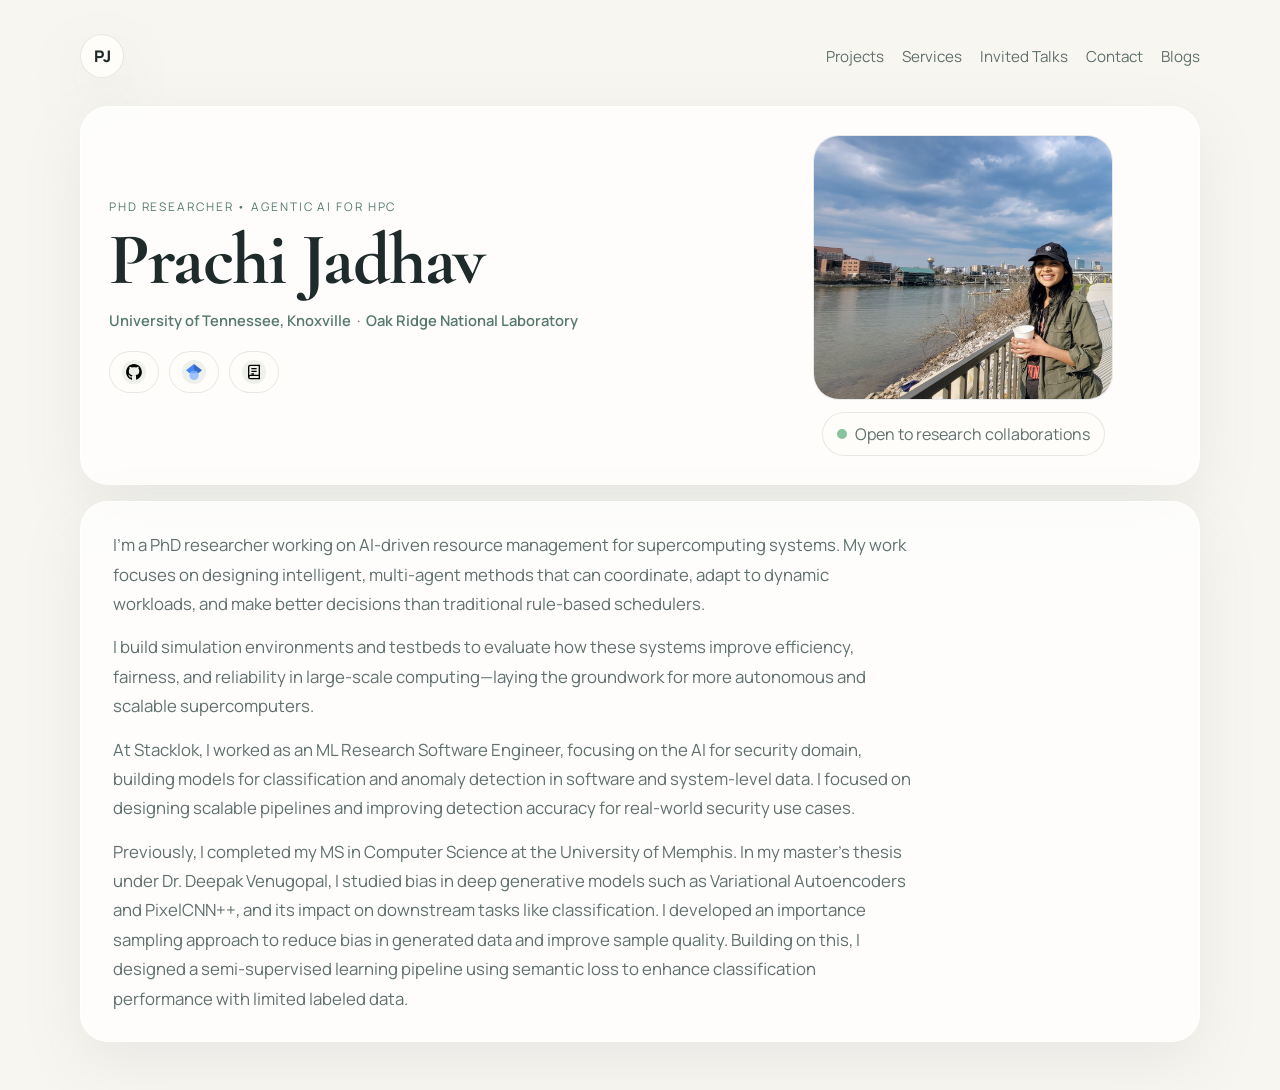
==== index.html @ 206a7ae4 "initial website push" ====
<!DOCTYPE html>
<html lang="en">
  <head>
    <meta charset="UTF-8" />
    <meta name="viewport" content="width=device-width, initial-scale=1.0" />
    <title>Prachi Jadhav — PhD Researcher</title>
    <meta
      name="description"
      content="Minimal academic website for a PhD researcher in agentic AI for HPC."
    />
    <link rel="preconnect" href="https://fonts.googleapis.com" />
    <link rel="preconnect" href="https://fonts.gstatic.com" crossorigin />
    <link
      href="https://fonts.googleapis.com/css2?family=Cormorant+Garamond:wght@500;600;700&family=Manrope:wght@400;500;600;700;800&display=swap"
      rel="stylesheet"
    />
    <link rel="stylesheet" href="styles.css" />
  </head>
  <body>
    <div class="page-shell">
      <header class="topbar">
        <a class="brand" href="#home">PJ</a>
        <nav>
          <a href="projects.html">Projects</a>
          <a href="services.html">Services</a>
          <a href="talks.html">Invited Talks</a>
          <a href="contact.html">Contact</a>
          <a href="blogs.html">Blogs</a>
        </nav>
      </header>

      <main id="home">
        <section class="hero card">
          <div class="hero-copy">
            <p class="eyebrow">PhD Researcher • Agentic AI for HPC</p>
            <h1>Prachi Jadhav</h1>
            <p class="affiliation">
              <a href="https://utk.edu" target="_blank" rel="noreferrer">University of Tennessee, Knoxville</a>
              &nbsp;·&nbsp;
              <a href="https://www.ornl.gov" target="_blank" rel="noreferrer">Oak Ridge National Laboratory</a>
            </p>
            <div class="profile-links">
              <a href="https://github.com/jprachir" target="_blank" rel="noreferrer">
                <span class="link-badge" aria-hidden="true">
                  <img src="images/github_logo.svg" alt="" class="link-icon" />
                </span>
              </a>
              <a href="https://scholar.google.com/citations?user=kAPRdQwAAAAJ&amp;hl=en" target="_blank" rel="noreferrer">
                <span class="link-badge" aria-hidden="true">
                  <img src="images/Google_Scholar.svg" alt="" class="link-icon" />
                </span>
              </a>
              <a href="blogs.html" rel="noreferrer">
                <span class="link-badge" aria-hidden="true">
                  <img src="images/blogs.svg" alt="" class="link-icon" />
                </span>
              </a>
            </div>
          </div>

          <div class="hero-visual">
            <img src="prachi_web.jpg" alt="Illustrated avatar" class="avatar" />
            <div class="note">
              <span class="dot"></span>
              Open to research collaborations
            </div>
          </div>
        </section>

        <section class="intro-box card">
          <p>
            I’m a PhD researcher working on AI-driven resource management for supercomputing systems. My work focuses on designing intelligent, multi-agent methods that can coordinate, adapt to dynamic workloads, and make better decisions than traditional rule-based schedulers. 
            <!-- Advisor: Dr. Fred Suter -->
            <!-- Previous advisor: Dr. Prasanna Balaprakash -->
          </p>
          <p>
            I build simulation environments and testbeds to evaluate how these systems improve efficiency, fairness, and reliability in large-scale computing—laying the groundwork for more autonomous and scalable supercomputers.
          </p>
          <p>
            At Stacklok, I worked as an ML Research Software Engineer, focusing on the AI for security domain, building models for classification and anomaly detection in software and system-level data. I focused on designing scalable pipelines and improving detection accuracy for real-world security use cases.
          </p>
          <p>
            Previously, I completed my MS in Computer Science at the University of Memphis. 
            In my master’s thesis under Dr. Deepak Venugopal, I studied bias in deep generative models such as Variational Autoencoders and PixelCNN++, and its impact on downstream tasks like classification. 
            I developed an importance sampling approach to reduce bias in generated data and improve sample quality. 
            Building on this, I designed a semi-supervised learning pipeline using semantic loss to enhance classification performance with limited labeled data.
          </p>
        </section>
      </main>
    </div>

    <script src="script.js"></script>
  </body>
</html>
---- styles.css ----
:root {
  --bg: #f8f6f1;
  --surface: rgba(255, 255, 255, 0.78);
  --surface-strong: #fffdf9;
  --text: #1f2a2a;
  --muted: #60706f;
  --line: rgba(31, 42, 42, 0.1);
  --accent: #86a89d;
  --accent-dark: #56786f;
  --shadow: 0 20px 60px rgba(112, 133, 129, 0.12);
}

* {
  box-sizing: border-box;
}

html {
  scroll-behavior: smooth;
}

body {
  margin: 0;
  font-family: "Manrope", sans-serif;
  color: var(--text);
  background:
    radial-gradient(circle at top left, rgba(171, 208, 194, 0.25), transparent 0 32%),
    radial-gradient(circle at bottom right, rgba(252, 229, 212, 0.55), transparent 0 30%),
    var(--bg);
}

img {
  max-width: 100%;
  display: block;
}

.page-shell {
  width: min(1120px, calc(100% - 32px));
  margin: 0 auto;
  padding: 20px 0 48px;
}

.topbar {
  display: flex;
  align-items: center;
  justify-content: space-between;
  padding: 14px 0 28px;
}

.brand {
  width: 44px;
  height: 44px;
  display: grid;
  place-items: center;
  border-radius: 50%;
  background: var(--surface-strong);
  border: 1px solid var(--line);
  text-decoration: none;
  color: var(--text);
  font-weight: 800;
  box-shadow: var(--shadow);
}

.topbar nav {
  display: flex;
  gap: 18px;
}

.topbar nav a {
  text-decoration: none;
  color: var(--muted);
  font-size: 0.95rem;
}

.card {
  background: var(--surface);
  backdrop-filter: blur(12px);
  border: 1px solid rgba(255, 255, 255, 0.65);
  border-radius: 28px;
  box-shadow: var(--shadow);
}

.hero {
  display: grid;
  grid-template-columns: 1.2fr 0.8fr;
  gap: 24px;
  padding: 28px;
  align-items: center;
}

.eyebrow {
  text-transform: uppercase;
  letter-spacing: 0.16em;
  font-size: 0.74rem;
  color: var(--accent-dark);
  margin: 0 0 10px;
}

h1,
h2,
h3 {
  margin: 0;
}

h1,
h2 {
  font-family: "Cormorant Garamond", serif;
  letter-spacing: -0.02em;
}

h1 {
  font-size: clamp(3rem, 6vw, 4.6rem);
  line-height: 0.95;
  margin-bottom: 14px;
}

h2 {
  font-size: clamp(2.1rem, 4vw, 3rem);
}

.bio {
  max-width: 58ch;
  color: var(--muted);
  font-size: 1.05rem;
  line-height: 1.7;
}

.intro-text {
  max-width: 58ch;
  color: var(--muted);
  line-height: 1.7;
  margin: 0;
}

.affiliation {
  font-size: 0.92rem;
  color: var(--muted);
  margin: 4px 0 18px;
  line-height: 1.6;
}

.affiliation a {
  color: var(--accent-dark);
  text-decoration: none;
  font-weight: 600;
}

.affiliation a:hover {
  text-decoration: underline;
}

.intro-box {
  padding: 28px 32px;
  margin-top: 16px;
}

.intro-box p {
  color: var(--muted);
  font-size: 1.05rem;
  line-height: 1.75;
  max-width: 80ch;
  margin: 0 0 14px;
}

.intro-box p:last-child {
  margin-bottom: 0;
}

.affiliation {
  font-size: 0.92rem;
  color: var(--muted);
  margin: 4px 0 18px;
  line-height: 1.6;
}

.affiliation a {
  color: var(--accent-dark);
  text-decoration: none;
  font-weight: 600;
}

.affiliation a:hover {
  text-decoration: underline;
}

.intro-box {
  padding: 28px 32px;
  margin-top: 16px;
}

.intro-box p {
  color: var(--muted);
  font-size: 1.05rem;
  line-height: 1.75;
  max-width: 80ch;
  margin: 0 0 14px;
}

.intro-box p:last-child {
  margin-bottom: 0;
}

.hero-actions {
  display: flex;
  gap: 12px;
  margin-top: 24px;
  flex-wrap: wrap;
}

.profile-links {
  display: flex;
  flex-wrap: wrap;
  gap: 10px;
  margin-top: 18px;
}

.profile-links a {
  display: inline-flex;
  align-items: center;
  gap: 10px;
  text-decoration: none;
  color: var(--accent-dark);
  background: var(--surface-strong);
  border: 1px solid var(--line);
  border-radius: 999px;
  padding: 8px 12px;
  font-size: 0.94rem;
  font-weight: 700;
}

.link-badge {
  width: 24px;
  height: 24px;
  display: inline-grid;
  place-items: center;
  border-radius: 50%;
  background: rgba(134, 168, 157, 0.15);
  color: var(--accent-dark);
  font-size: 0.78rem;
  font-weight: 800;
  overflow: hidden;
}

.link-icon {
  width: 16px;
  height: 16px;
  object-fit: contain;
  display: block;
}

.button {
  display: inline-flex;
  align-items: center;
  justify-content: center;
  border-radius: 999px;
  padding: 12px 18px;
  text-decoration: none;
  border: none;
  cursor: pointer;
  font: inherit;
  transition: transform 0.18s ease, opacity 0.18s ease;
}

.button:hover {
  transform: translateY(-1px);
  opacity: 0.94;
}

.button.primary {
  background: var(--text);
  color: white;
}

.button.secondary {
  background: transparent;
  color: var(--text);
  border: 1px solid var(--line);
}

.hero-visual {
  display: grid;
  justify-items: center;
  gap: 12px;
}

.avatar {
  width: min(300px, 100%);
  border-radius: 26px;
  border: 1px solid var(--line);
  background: #fff;
}

.note {
  display: inline-flex;
  align-items: center;
  gap: 8px;
  background: var(--surface-strong);
  color: var(--muted);
  border-radius: 999px;
  padding: 10px 14px;
  border: 1px solid var(--line);
}

.tag-row {
  display: flex;
  flex-wrap: wrap;
  gap: 8px;
  justify-content: center;
}

.tag {
  background: var(--surface-strong);
  border: 1px solid var(--line);
  border-radius: 999px;
  padding: 7px 10px;
  color: var(--muted);
  font-size: 0.84rem;
}

.dot {
  width: 10px;
  height: 10px;
  border-radius: 50%;
  background: #89c39d;
}

.section {
  margin-top: 28px;
}

.info-card {
  padding: 24px;
}

.blog-post {
  width: min(840px, 100%);
  margin-left: auto;
  margin-right: auto;
}

.blog-post h1 {
  font-size: clamp(2rem, 4.6vw, 3rem);
  line-height: 1.15;
  margin-bottom: 16px;
}

.blog-post h2 {
  font-size: clamp(1.5rem, 3vw, 2rem);
  line-height: 1.2;
  margin: 30px 0 10px;
}

.blog-post h3 {
  font-size: 1.14rem;
  margin: 22px 0 8px;
}

.blog-post p,
.blog-post li {
  color: var(--muted);
  line-height: 1.78;
  font-size: 1.02rem;
}

.blog-post p {
  margin: 0 0 14px;
}

.blog-post ul {
  margin: 0 0 14px;
  padding-left: 22px;
}

.blog-image-placeholder {
  margin: 20px 0 22px;
}

.blog-image-placeholder .image-box {
  width: 100%;
  aspect-ratio: 16 / 9;
  border: 1px dashed var(--line);
  border-radius: 16px;
  background: var(--surface-strong);
  display: grid;
  place-items: center;
  color: var(--accent-dark);
  font-weight: 700;
  text-align: center;
  padding: 12px;
}

.blog-image-placeholder figcaption {
  color: var(--muted);
  font-size: 0.9rem;
  margin-top: 8px;
}

.intro-grid {
  display: grid;
  grid-template-columns: repeat(2, minmax(0, 1fr));
  gap: 16px;
}

.intro-grid p {
  margin: 0;
  color: var(--muted);
  line-height: 1.75;
}

.details-grid {
  display: grid;
  grid-template-columns: repeat(3, 1fr);
  gap: 16px;
  margin-top: 18px;
}

.mini-card {
  background: var(--surface-strong);
  border: 1px solid var(--line);
  border-radius: 22px;
  padding: 18px;
  box-shadow: var(--shadow);
}

.mini-card h3 {
  font-size: 1.05rem;
  margin-bottom: 8px;
}

.mini-card p {
  margin: 0;
  color: var(--muted);
  line-height: 1.65;
}

.advisors-grid {
  grid-template-columns: repeat(2, 1fr);
}

.inline-link {
  color: var(--accent-dark);
  text-decoration: none;
  font-weight: 700;
}

.section-heading {
  margin-bottom: 16px;
}

.projects-grid {
  display: grid;
  grid-template-columns: repeat(auto-fit, minmax(220px, 1fr));
  gap: 16px;
}

.project-card {
  text-decoration: none;
  color: inherit;
  background: var(--surface-strong);
  border: 1px solid var(--line);
  border-radius: 22px;
  padding: 20px;
  box-shadow: var(--shadow);
}

.project-card h3 {
  font-size: 1.15rem;
  margin-bottom: 10px;
}

.project-card p {
  color: var(--muted);
  line-height: 1.65;
  margin: 0 0 14px;
}

.project-card span {
  color: var(--accent-dark);
  font-weight: 700;
}

.contact-card {
  padding: 24px;
}

.contact-form {
  display: grid;
  gap: 14px;
}

.contact-form label {
  display: grid;
  gap: 8px;
  font-weight: 600;
}

.contact-form input,
.contact-form textarea {
  width: 100%;
  padding: 14px 16px;
  border-radius: 16px;
  border: 1px solid var(--line);
  background: #fffefc;
  font: inherit;
  color: var(--text);
}

.contact-form input:focus,
.contact-form textarea:focus {
  outline: 2px solid rgba(134, 168, 157, 0.35);
  border-color: var(--accent);
}

.form-note {
  margin: 0;
  color: var(--muted);
  font-size: 0.94rem;
}

@media (max-width: 900px) {
  .hero,
  .projects-grid,
  .intro-grid,
  .details-grid {
    grid-template-columns: 1fr;
  }
}

@media (max-width: 640px) {
  .page-shell {
    width: min(100% - 18px, 1120px);
  }

  .topbar {
    padding-bottom: 18px;
  }

  .topbar nav {
    gap: 12px;
  }

  .hero,
  .contact-card {
    padding: 18px;
  }

  h1 {
    font-size: 2.8rem;
  }
}
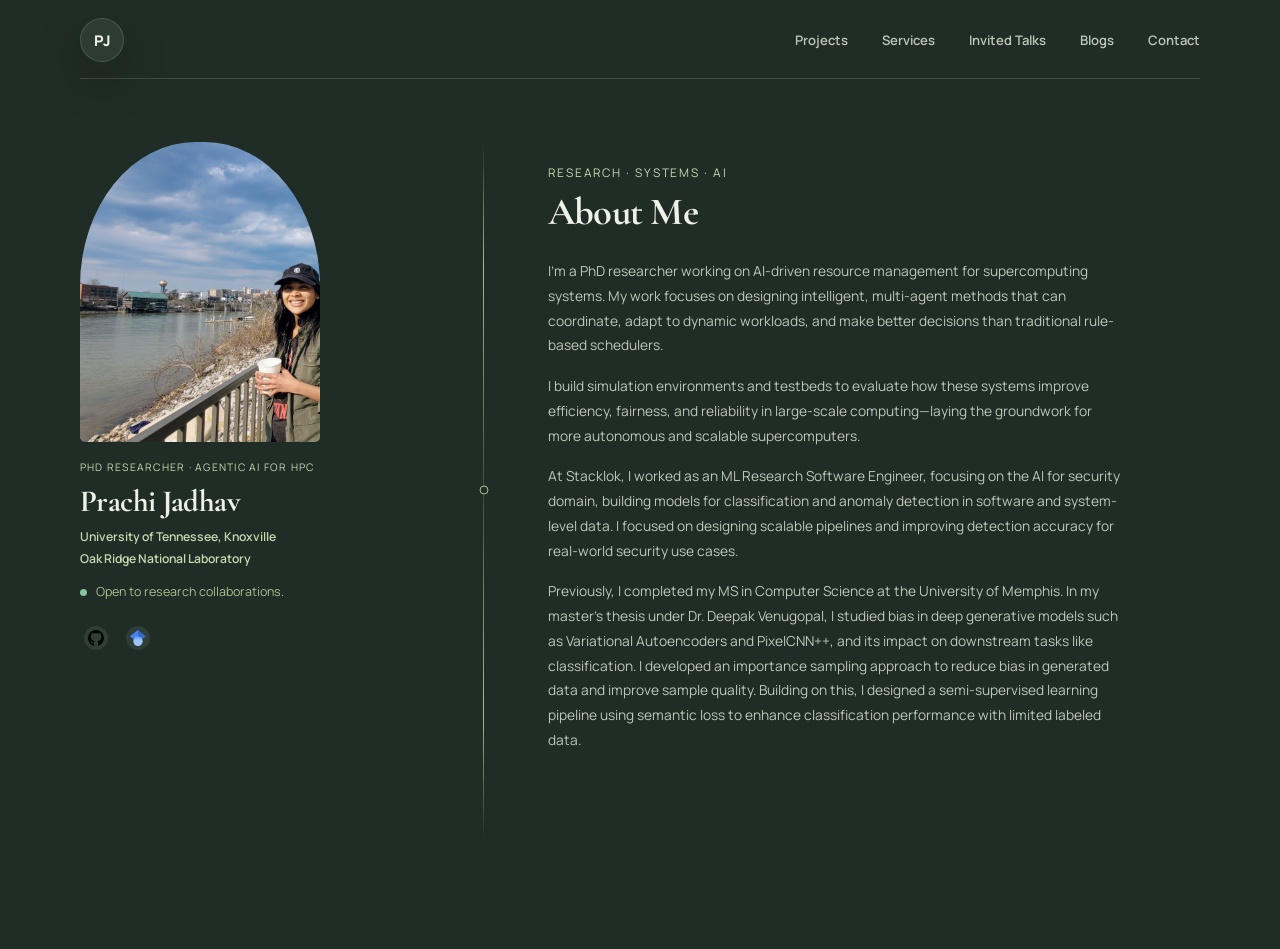
==== commit b8958386: "improved UI" ====
--- a/index.html
+++ b/index.html
@@ -17,76 +17,72 @@
     <link rel="stylesheet" href="styles.css" />
   </head>
   <body>
-    <div class="page-shell">
-      <header class="topbar">
-        <a class="brand" href="#home">PJ</a>
-        <nav>
+    <div class="page-shell home-page">
+      <header class="home-topbar">
+        <a class="brand" href="#home" aria-label="Prachi Jadhav home">PJ</a>
+        <nav class="home-nav" aria-label="Main navigation">
           <a href="projects.html">Projects</a>
           <a href="services.html">Services</a>
           <a href="talks.html">Invited Talks</a>
+          <a href="blogs.html">Blogs</a>
           <a href="contact.html">Contact</a>
-          <a href="blogs.html">Blogs</a>
         </nav>
       </header>
 
-      <main id="home">
-        <section class="hero card">
-          <div class="hero-copy">
-            <p class="eyebrow">PhD Researcher • Agentic AI for HPC</p>
+      <div class="home-shell">
+        <aside class="profile-sidebar">
+          <img src="prachi_web.jpg" alt="Prachi Jadhav" class="avatar sidebar-avatar" />
+          <div class="profile-identity">
+            <p class="eyebrow">PhD Researcher · Agentic AI for HPC</p>
             <h1>Prachi Jadhav</h1>
             <p class="affiliation">
               <a href="https://utk.edu" target="_blank" rel="noreferrer">University of Tennessee, Knoxville</a>
-              &nbsp;·&nbsp;
+              <span aria-hidden="true">·</span>
               <a href="https://www.ornl.gov" target="_blank" rel="noreferrer">Oak Ridge National Laboratory</a>
             </p>
-            <div class="profile-links">
-              <a href="https://github.com/jprachir" target="_blank" rel="noreferrer">
-                <span class="link-badge" aria-hidden="true">
-                  <img src="images/github_logo.svg" alt="" class="link-icon" />
-                </span>
-              </a>
-              <a href="https://scholar.google.com/citations?user=kAPRdQwAAAAJ&amp;hl=en" target="_blank" rel="noreferrer">
-                <span class="link-badge" aria-hidden="true">
-                  <img src="images/Google_Scholar.svg" alt="" class="link-icon" />
-                </span>
-              </a>
-              <a href="blogs.html" rel="noreferrer">
-                <span class="link-badge" aria-hidden="true">
-                  <img src="images/blogs.svg" alt="" class="link-icon" />
-                </span>
-              </a>
-            </div>
+            <p class="availability"><span class="dot"></span>Open to research collaborations.</p>
           </div>
 
-          <div class="hero-visual">
-            <img src="prachi_web.jpg" alt="Illustrated avatar" class="avatar" />
-            <div class="note">
-              <span class="dot"></span>
-              Open to research collaborations
-            </div>
+          <div class="profile-links" aria-label="Professional profiles">
+            <a href="https://github.com/jprachir" target="_blank" rel="noreferrer" aria-label="GitHub">
+              <span class="link-badge" aria-hidden="true">
+                <img src="images/github_logo.svg" alt="" class="link-icon" />
+              </span>
+            </a>
+            <a href="https://scholar.google.com/citations?user=kAPRdQwAAAAJ&amp;hl=en" target="_blank" rel="noreferrer" aria-label="Google Scholar">
+              <span class="link-badge" aria-hidden="true">
+                <img src="images/Google_Scholar.svg" alt="" class="link-icon" />
+              </span>
+            </a>
           </div>
-        </section>
+        </aside>
 
-        <section class="intro-box card">
-          <p>
-            I’m a PhD researcher working on AI-driven resource management for supercomputing systems. My work focuses on designing intelligent, multi-agent methods that can coordinate, adapt to dynamic workloads, and make better decisions than traditional rule-based schedulers. 
-            <!-- Advisor: Dr. Fred Suter -->
-            <!-- Previous advisor: Dr. Prasanna Balaprakash -->
-          </p>
-          <p>
-            I build simulation environments and testbeds to evaluate how these systems improve efficiency, fairness, and reliability in large-scale computing—laying the groundwork for more autonomous and scalable supercomputers.
-          </p>
-          <p>
-            At Stacklok, I worked as an ML Research Software Engineer, focusing on the AI for security domain, building models for classification and anomaly detection in software and system-level data. I focused on designing scalable pipelines and improving detection accuracy for real-world security use cases.
-          </p>
-          <p>
-            Previously, I completed my MS in Computer Science at the University of Memphis. 
-            In my master’s thesis under Dr. Deepak Venugopal, I studied bias in deep generative models such as Variational Autoencoders and PixelCNN++, and its impact on downstream tasks like classification. 
-            I developed an importance sampling approach to reduce bias in generated data and improve sample quality. 
-            Building on this, I designed a semi-supervised learning pipeline using semantic loss to enhance classification performance with limited labeled data.
-          </p>
-        </section>
-      </main>
+        <span class="panel-divider" aria-hidden="true"></span>
+
+        <main class="home-content" id="home">
+          <section class="about-section">
+            <p class="eyebrow">Research · Systems · AI</p>
+            <h2>About Me</h2>
+            <p>
+              I’m a PhD researcher working on AI-driven resource management for supercomputing systems. My work focuses on designing intelligent, multi-agent methods that can coordinate, adapt to dynamic workloads, and make better decisions than traditional rule-based schedulers.
+              <!-- Advisor: Dr. Fred Suter -->
+              <!-- Previous advisor: Dr. Prasanna Balaprakash -->
+            </p>
+            <p>
+              I build simulation environments and testbeds to evaluate how these systems improve efficiency, fairness, and reliability in large-scale computing—laying the groundwork for more autonomous and scalable supercomputers.
+            </p>
+            <p>
+              At Stacklok, I worked as an ML Research Software Engineer, focusing on the AI for security domain, building models for classification and anomaly detection in software and system-level data. I focused on designing scalable pipelines and improving detection accuracy for real-world security use cases.
+            </p>
+            <p>
+              Previously, I completed my MS in Computer Science at the University of Memphis.
+              In my master’s thesis under Dr. Deepak Venugopal, I studied bias in deep generative models such as Variational Autoencoders and PixelCNN++, and its impact on downstream tasks like classification.
+              I developed an importance sampling approach to reduce bias in generated data and improve sample quality.
+              Building on this, I designed a semi-supervised learning pipeline using semantic loss to enhance classification performance with limited labeled data.
+            </p>
+          </section>
+        </main>
+      </div>
     </div>
 
     <script src="script.js"></script>
--- a/styles.css
+++ b/styles.css
@@ -1,13 +1,13 @@
 :root {
-  --bg: #f8f6f1;
-  --surface: rgba(255, 255, 255, 0.78);
-  --surface-strong: #fffdf9;
-  --text: #1f2a2a;
-  --muted: #60706f;
-  --line: rgba(31, 42, 42, 0.1);
-  --accent: #86a89d;
-  --accent-dark: #56786f;
-  --shadow: 0 20px 60px rgba(112, 133, 129, 0.12);
+  --bg: #202c26;
+  --surface: rgba(42, 57, 48, 0.94);
+  --surface-strong: #2d3b32;
+  --text: #edf1e7;
+  --muted: #bdc8bb;
+  --line: rgba(226, 237, 220, 0.16);
+  --accent: #a9bf8d;
+  --accent-dark: #c8d9ad;
+  --shadow: 0 18px 48px rgba(5, 13, 8, 0.24);
 }
 
 * {
@@ -21,10 +21,11 @@
 body {
   margin: 0;
   font-family: "Manrope", sans-serif;
+  font-size: 0.92rem;
   color: var(--text);
   background:
-    radial-gradient(circle at top left, rgba(171, 208, 194, 0.25), transparent 0 32%),
-    radial-gradient(circle at bottom right, rgba(252, 229, 212, 0.55), transparent 0 30%),
+    radial-gradient(circle at top left, rgba(118, 151, 104, 0.2), transparent 0 34%),
+    radial-gradient(circle at bottom right, rgba(157, 119, 82, 0.14), transparent 0 32%),
     var(--bg);
 }
 
@@ -37,6 +38,181 @@
   width: min(1120px, calc(100% - 32px));
   margin: 0 auto;
   padding: 20px 0 48px;
+}
+
+.home-page {
+  width: min(1120px, calc(100% - 40px));
+  padding-top: 18px;
+}
+
+.home-topbar {
+  display: flex;
+  align-items: center;
+  justify-content: space-between;
+  gap: 24px;
+  padding: 0 0 16px;
+  border-bottom: 1px solid var(--line);
+}
+
+.home-nav {
+  display: flex;
+  flex-wrap: wrap;
+  align-items: center;
+  gap: 8px clamp(18px, 3vw, 34px);
+}
+
+.home-nav a {
+  position: relative;
+  padding: 6px 0;
+  color: var(--muted);
+  font-size: 0.82rem;
+  font-weight: 600;
+  text-decoration: none;
+  transition: color 0.18s ease;
+}
+
+.home-nav a::after {
+  position: absolute;
+  right: 0;
+  bottom: 0;
+  left: 0;
+  height: 1px;
+  background: var(--accent);
+  content: "";
+  transform: scaleX(0);
+  transform-origin: left;
+  transition: transform 0.18s ease;
+}
+
+.home-nav a:hover {
+  color: var(--text);
+}
+
+.home-nav a:hover::after {
+  transform: scaleX(1);
+}
+
+.home-shell {
+  min-height: calc(100vh - 78px);
+  display: grid;
+  grid-template-columns: minmax(220px, 0.78fr) 1px minmax(0, 1.5fr);
+  align-items: stretch;
+  gap: clamp(28px, 5vw, 68px);
+  padding: clamp(32px, 7vh, 68px) 0;
+}
+
+.profile-sidebar {
+  align-self: start;
+  display: flex;
+  flex-direction: column;
+  gap: 18px;
+  padding: 0 8px 0 0;
+}
+
+.profile-sidebar .sidebar-avatar {
+  width: min(240px, 100%);
+  aspect-ratio: 4 / 5;
+  object-fit: cover;
+  border: 0;
+  border-radius: 48% 48% 5px 5px;
+  background: transparent;
+}
+
+.profile-identity .eyebrow {
+  font-size: 0.65rem;
+  letter-spacing: 0.12em;
+  line-height: 1.5;
+}
+
+.profile-identity h1 {
+  font-size: clamp(1.8rem, 2.4vw, 2.2rem);
+  line-height: 1.05;
+  margin-bottom: 10px;
+}
+
+.profile-sidebar .affiliation {
+  display: grid;
+  gap: 4px;
+  margin: 0;
+  font-size: 0.76rem;
+  line-height: 1.5;
+}
+
+.profile-sidebar .affiliation span {
+  display: none;
+}
+
+.availability {
+  display: flex;
+  align-items: baseline;
+  gap: 9px;
+  margin: 14px 0 0;
+  color: var(--accent);
+  font-size: 0.78rem;
+  line-height: 1.6;
+}
+
+.profile-sidebar .dot {
+  flex: 0 0 7px;
+  width: 7px;
+  height: 7px;
+  margin-top: 0.3em;
+}
+
+.profile-sidebar .profile-links {
+  margin-top: 2px;
+}
+
+.profile-sidebar .profile-links a {
+  padding: 4px;
+  border: 0;
+  background: transparent;
+}
+
+.panel-divider {
+  position: relative;
+  align-self: stretch;
+  width: 1px;
+  background: linear-gradient(180deg, transparent, var(--accent) 18%, var(--line) 50%, var(--accent) 82%, transparent);
+}
+
+.panel-divider::after {
+  position: absolute;
+  top: 50%;
+  left: 50%;
+  width: 7px;
+  height: 7px;
+  border: 1px solid var(--accent);
+  border-radius: 50%;
+  background: var(--bg);
+  content: "";
+  transform: translate(-50%, -50%);
+}
+
+.home-content {
+  min-width: 0;
+  padding: 22px 0 24px;
+}
+
+.about-section .eyebrow {
+  margin-bottom: 8px;
+}
+
+.about-section h2 {
+  margin-bottom: 24px;
+  font-size: clamp(2rem, 3vw, 2.65rem);
+}
+
+.about-section p:not(.eyebrow) {
+  max-width: 72ch;
+  margin: 0 0 16px;
+  color: var(--muted);
+  font-size: 0.86rem;
+  line-height: 1.8;
+}
+
+.about-section p:last-child {
+  margin-bottom: 0;
 }
 
 .topbar {
@@ -108,13 +284,13 @@
 }
 
 h1 {
-  font-size: clamp(3rem, 6vw, 4.6rem);
+  font-size: clamp(2.35rem, 4.3vw, 3.7rem);
   line-height: 0.95;
   margin-bottom: 14px;
 }
 
 h2 {
-  font-size: clamp(2.1rem, 4vw, 3rem);
+  font-size: clamp(1.9rem, 3vw, 2.65rem);
 }
 
 .bio {
@@ -155,7 +331,7 @@
 
 .intro-box p {
   color: var(--muted);
-  font-size: 1.05rem;
+  font-size: 0.98rem;
   line-height: 1.75;
   max-width: 80ch;
   margin: 0 0 14px;
@@ -189,7 +365,7 @@
 
 .intro-box p {
   color: var(--muted);
-  font-size: 1.05rem;
+  font-size: 0.98rem;
   line-height: 1.75;
   max-width: 80ch;
   margin: 0 0 14px;
@@ -286,7 +462,7 @@
   width: min(300px, 100%);
   border-radius: 26px;
   border: 1px solid var(--line);
-  background: #fff;
+  background: var(--surface-strong);
 }
 
 .note {
@@ -358,7 +534,7 @@
 .blog-post li {
   color: var(--muted);
   line-height: 1.78;
-  font-size: 1.02rem;
+  font-size: 0.96rem;
 }
 
 .blog-post p {
@@ -499,7 +675,7 @@
   padding: 14px 16px;
   border-radius: 16px;
   border: 1px solid var(--line);
-  background: #fffefc;
+  background: var(--surface-strong);
   font: inherit;
   color: var(--text);
 }
@@ -517,6 +693,11 @@
 }
 
 @media (max-width: 900px) {
+  .home-shell {
+    grid-template-columns: minmax(190px, 0.72fr) 1px minmax(0, 1.28fr);
+    gap: 24px;
+  }
+
   .hero,
   .projects-grid,
   .intro-grid,
@@ -526,6 +707,86 @@
 }
 
 @media (max-width: 640px) {
+  .home-page {
+    width: min(100% - 24px, 560px);
+  }
+
+  .home-topbar {
+    align-items: flex-start;
+    flex-direction: column;
+    gap: 12px;
+  }
+
+  .home-nav {
+    gap: 6px 18px;
+  }
+
+  .home-shell {
+    min-height: 0;
+    grid-template-columns: 1fr;
+    gap: 20px;
+    padding: 24px 0 32px;
+  }
+
+  .profile-sidebar {
+    display: grid;
+    grid-template-columns: 92px minmax(0, 1fr);
+    gap: 14px;
+    padding: 0;
+  }
+
+  .profile-sidebar .sidebar-avatar {
+    width: 92px;
+    aspect-ratio: 1;
+  }
+
+  .profile-identity .eyebrow {
+    margin-bottom: 5px;
+    font-size: 0.6rem;
+  }
+
+  .profile-identity h1 {
+    font-size: 1.6rem;
+    margin-bottom: 6px;
+  }
+
+  .profile-sidebar .affiliation {
+    font-size: 0.68rem;
+  }
+
+  .availability {
+    margin-top: 7px;
+    font-size: 0.65rem;
+  }
+
+  .profile-sidebar .profile-links {
+    grid-column: 1 / -1;
+  }
+
+  .panel-divider {
+    justify-self: stretch;
+    width: 100%;
+    height: 1px;
+    background: linear-gradient(90deg, transparent, var(--accent) 18%, var(--line) 50%, var(--accent) 82%, transparent);
+  }
+
+  .panel-divider::after {
+    top: 50%;
+    left: 50%;
+  }
+
+  .home-content {
+    padding: 0 4px;
+  }
+
+  .about-section h2 {
+    margin-bottom: 18px;
+  }
+
+  .about-section p:not(.eyebrow) {
+    font-size: 0.82rem;
+  }
+
   .page-shell {
     width: min(100% - 18px, 1120px);
   }
@@ -544,6 +805,6 @@
   }
 
   h1 {
-    font-size: 2.8rem;
-  }
-}
+    font-size: 2.25rem;
+  }
+}
